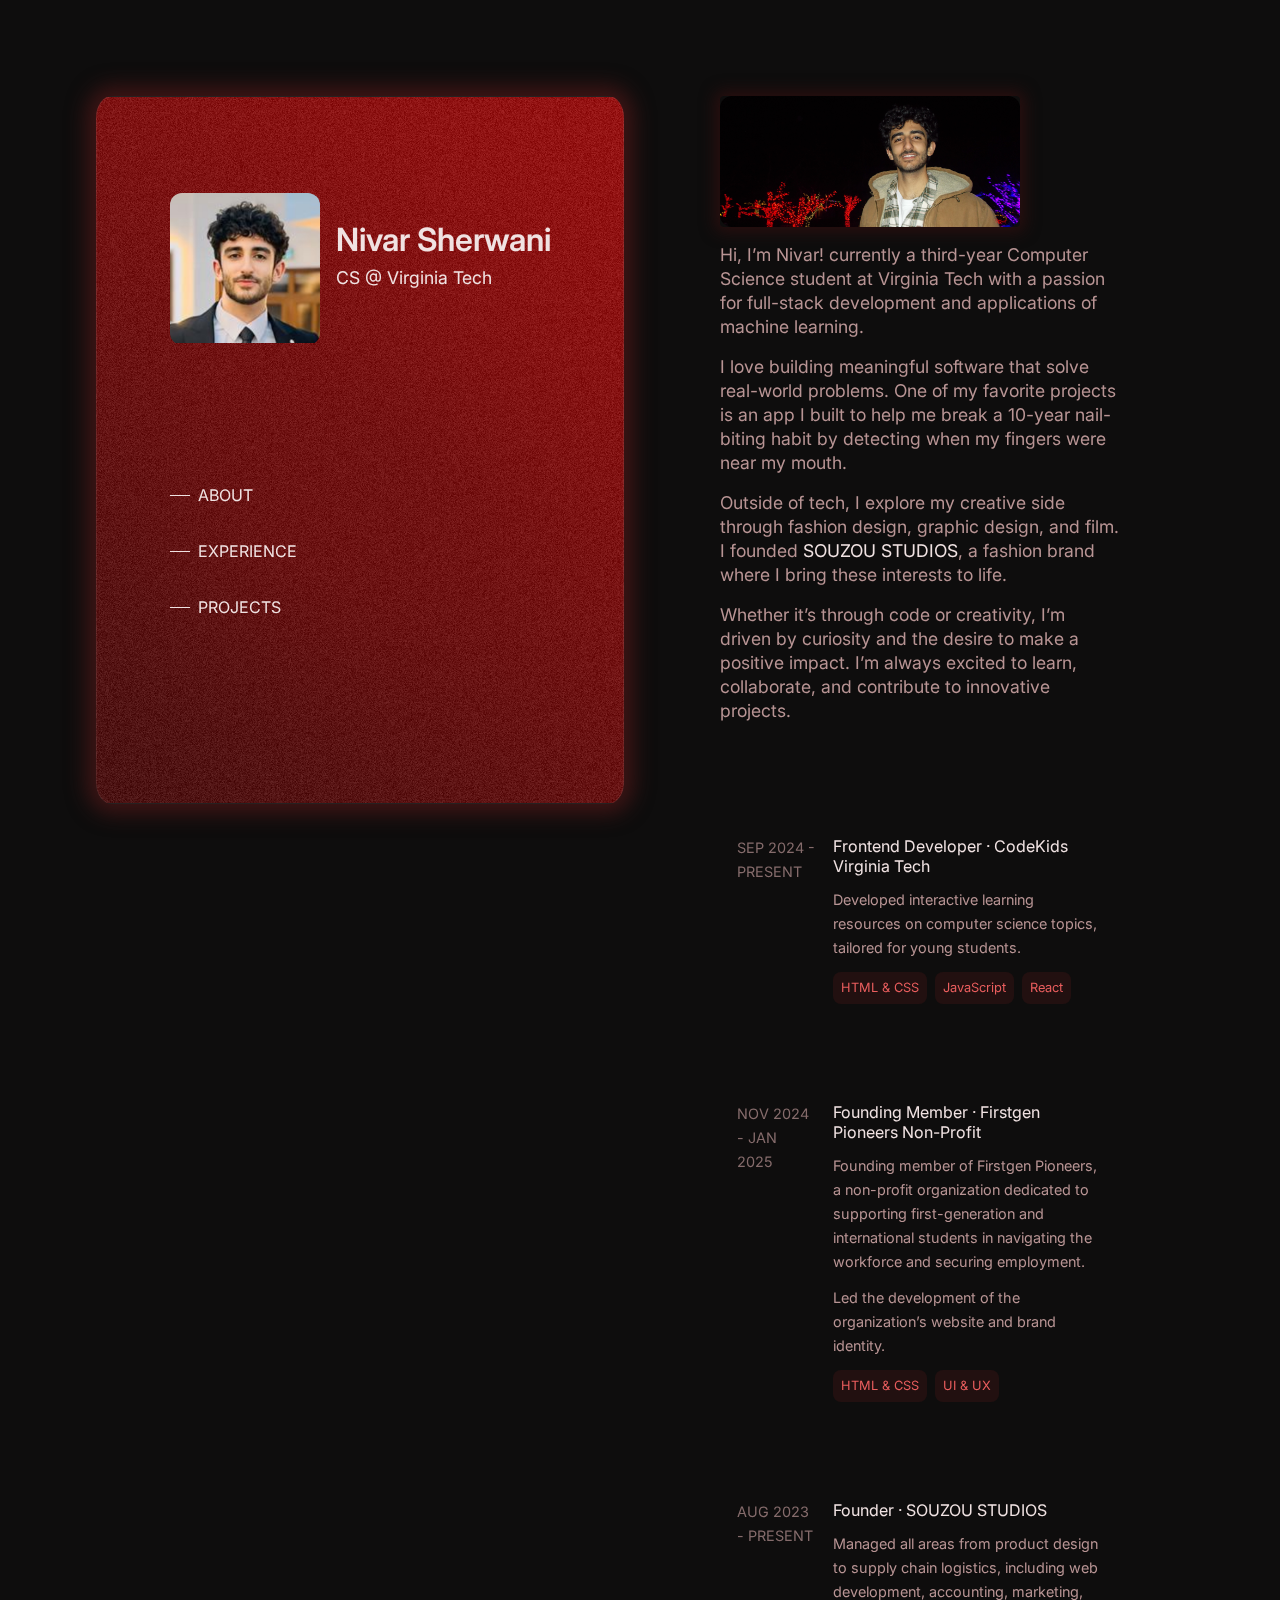
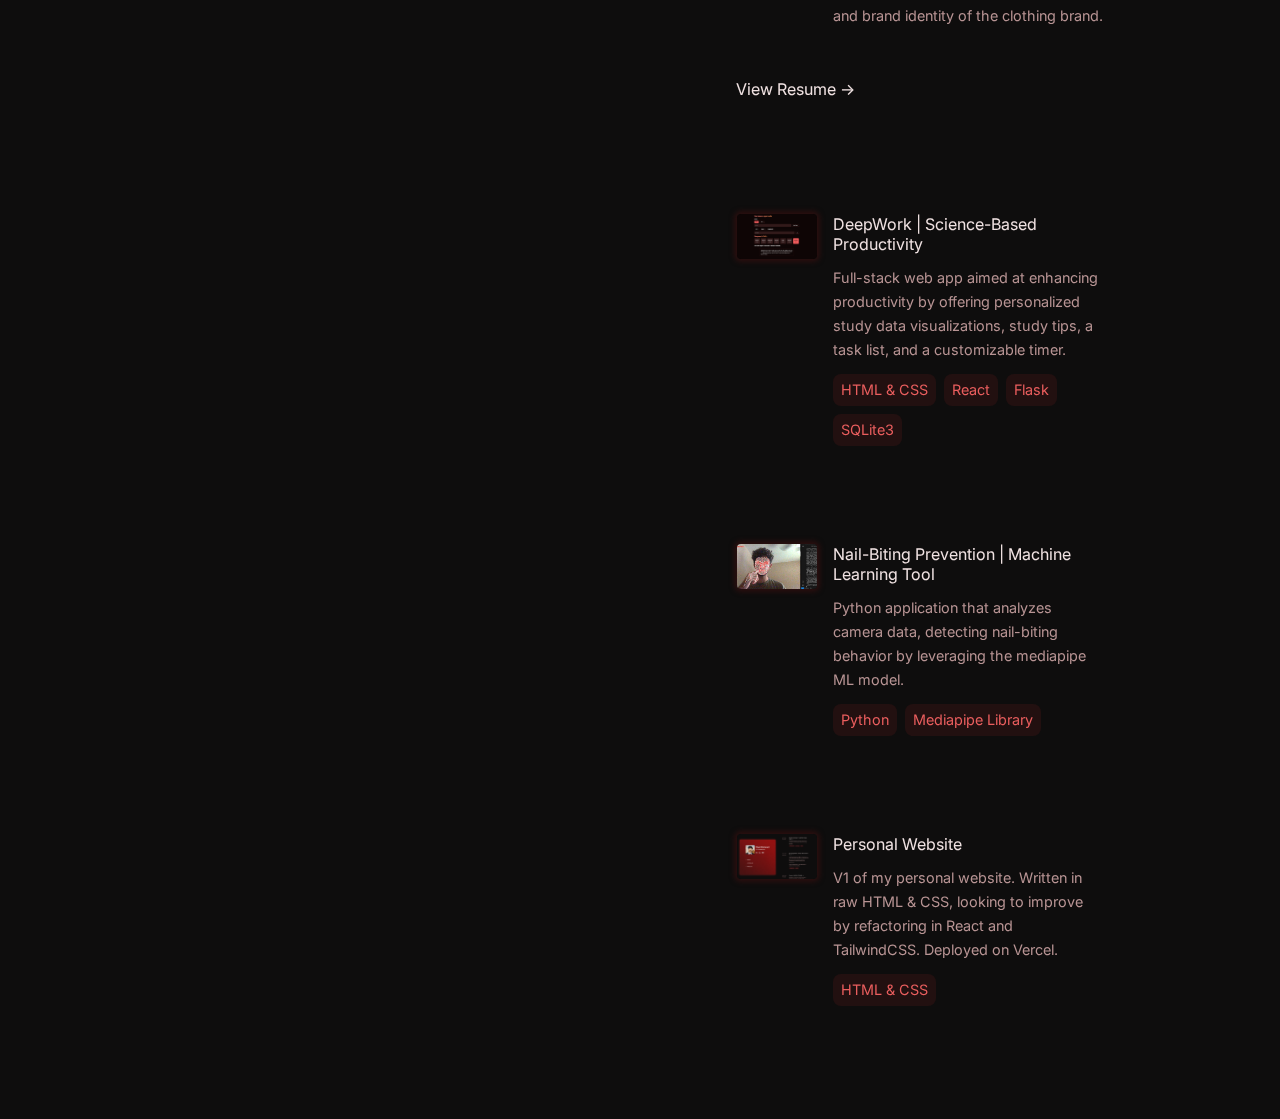
==== index.html @ 78b3f3ae "renamed to index.html" ====
<!DOCTYPE html>
<html lang="en">

<head>
    <meta charset="UTF-8">
    <meta name="viewport" content="width=device-width, initial-scale=1.0">
    <title>Nivar Web Portfolio</title>
    <link rel="stylesheet" href="styles_version.css" />

    <link rel="preconnect" href="https://fonts.googleapis.com">
    <link rel="preconnect" href="https://fonts.gstatic.com" crossorigin>
    <link href="https://fonts.googleapis.com/css2?family=Inter:wght@100..900&display=swap" rel="stylesheet">

    <link rel="stylesheet" href="https://cdnjs.cloudflare.com/ajax/libs/font-awesome/6.5.2/css/all.min.css"
        integrity="sha512-SnH5WK+bZxgPHs44uWIX+LLJAJ9/2PkPKZ5QiAj6Ta86w+fsb2TkcmfRyVX3pBnMFcV7oQPJkl9QevSCWr3W6A=="
        crossorigin="anonymous" referrerpolicy="no-referrer" />
</head>

<body id="top-of-page">
    <div class="underlay"></div>
    <header>
        <div class="profile-container">
            <div class="img-and-text">
                <div class="profile-image-container">
                    <img src="/public/pfp.jpg" alt="profile pic" />
                </div>
                <div class="profile-text">
                    <a href="/">
                        <h1>Nivar Sherwani</h1>
                    </a>
                    <h4>CS @ Virginia Tech</h4>
                    <div class="social-link-container">
                        <a class="social-link" href="https://www.linkedin.com/in/nivar-sherwani/" target="_blank">
                            <i class="fa-brands fa-linkedin-in"></i>
                        </a>
                        <a class="social-link" href="https://github.com/nivarSh" target="_blank">
                            <i class="fa-brands fa-github"></i>
                        </a>
                        <a class="social-link" href="mailto:nivarsherwani0@gmail.com" target="_blank">
                            <i class="fa-solid fa-envelope"></i>
                        </a>
                    </div>
                </div>
            </div>
            <nav>
                <a class="anchor-text" href="#top-of-page">
                    <div class="nav-line"></div>
                    <p>About</p>
                </a>
                <a class="anchor-text" href="#experience">
                    <div class="nav-line"></div>
                    <p>Experience</p>
                </a>
                <a class="anchor-text" href="#projects">
                    <div class="nav-line"></div>
                    <p>Projects</p>
                </a>
            </nav>
        </div>
    </header>
    <main>
        <section id="about">
            <div class="sticky-header">
                <h2 class="lightText">About</h2>
            </div>
            <div class="about-contents">
                <div class="about-image-container">
                    <img src="/public/about.jpg" alt="about pic" />
                </div>
                <p>Hi, I’m Nivar! currently a third-year Computer Science student at Virginia Tech with a passion for 
                    full-stack development and applications of machine learning. </p>
                    
                <p>
                    I love building meaningful software 
                    that solve real-world problems. One of my favorite projects is an app I built to help me break a 
                    10-year nail-biting habit by detecting when my fingers were near my mouth.
                </p>
                <p>Outside of tech, I explore my creative side through fashion design, graphic design, and film. I founded <a
                        target="_blank" class="anchor-text" href="https://www.netflix.com/title/80095241">SOUZOU STUDIOS</a>, 
                        a fashion brand where I bring these interests to life.
                </p>
                <p>Whether it’s through code or creativity, I’m driven by curiosity and the desire to make a positive impact.
                     I’m always excited to learn, collaborate, and contribute to innovative projects.
                </p>
            </div>
        </section>
        <section id="experience">
            <div class="sticky-header">
                <h2 class="lightText">Experience</h2>
            </div>
            <div class="experience-contents">
                <div class="experience-card">
                    <p class="tenure">SEP 2024 - present</p>
                    <div class="card-column">
                        <a class="card-header-link" href="https://www.codekids.cs.vt.edu.com" target="_blank">
                            <h3 class="anchor-text card-header">Frontend Developer · CodeKids Virginia Tech
                                <i class="fa-solid fa-arrow-right anchor-icon"></i>
                            </h3>
                        </a>
                        <p>Developed interactive learning resources on computer science topics, tailored for young students.</p>

                        <div class="tag-container">
                            <div class="tag">
                                <p>HTML & CSS</p>
                            </div>
                            <div class="tag">
                                <p>JavaScript</p>
                            </div>
                            <div class="tag">
                                <p>React</p>
                            </div>
                        </div>
                    </div>
                </div>
                <div class="experience-card">
                    <p class="tenure">NOV 2024 - JAN 2025</p>
                    <div class="card-column">
                        <a class="card-header-link" href="" target="_blank">
                            <h3 class="anchor-text card-header">Founding Member · Firstgen Pioneers Non-Profit <i
                                    class="fa-solid fa-arrow-right anchor-icon"></i></h3>
                        </a>
                        <p>Founding member of Firstgen Pioneers, a non-profit organization dedicated to supporting
                            first-generation and international students in navigating the workforce and securing employment.</p>
                        <p>Led the development of the organization’s website and brand identity.</p>

                        <div class="tag-container">
                            <div class="tag">
                                <p>HTML & CSS</p>
                            </div>
                            <div class="tag">
                                <p>UI & UX</p>
                            </div>
                        </div>
                    </div>
                </div>
                <div class="experience-card">
                    <p class="tenure">AUG 2023 - Present</p>
                    <div class="card-column">
                        <a class="card-header-link" href="https://souzoustudios.com/" target="_blank">
                            <h3 class="anchor-text card-header">Founder · SOUZOU STUDIOS<i
                                    class="fa-solid fa-arrow-right anchor-icon"></i></h3>
                        </a>
                        <p>Managed all areas from product design to supply chain logistics, including web development, accounting,
                            marketing, and brand identity of the clothing brand.</p>
                    </div>
                </div>
            </div>
            <!-- MODIFIED POST TUTORIAL -->
            <a href="public/resume.pdf" target="_blank" class="project-archive-link">
                <p>View Resume <span class="right-arrow">&rarr;</span></p>
            </a>
        </section>
        <section id="projects">
            <div class="sticky-header">
                <h2 class="lightText">Projects</h2>
            </div>
            <div class="project-contents">
                <div class="project-card">
                    <div class="project-image-container">
                        <img src="/public/proj1.png" alt="deepwork thumbnail" />
                    </div>
                    <div class="card-column">
                        <a href="https://github.com/nivarSh/DeepWork" target="_blank" class="card-header-link">
                            <h3 class="anchor-text card-header">DeepWork | Science-Based Productivity
                                <i class="fa-solid fa-arrow-right anchor-icon"></i>
                            </h3>
                        </a>
                        <p>Full-stack web app aimed at enhancing productivity by offering personalized study data
                            visualizations, study tips, a task list, and a customizable timer.</p>
                        <div class="tag-container">
                            <div class="tag">
                                <p>HTML & CSS</p>
                            </div>
                            <div class="tag">
                                <p>React</p>
                            </div>
                            <div class="tag">
                                <p>Flask</p>
                            </div>
                            <div class="tag">
                                <p>SQLite3</p>
                            </div>
                        </div>
                    </div>
                </div>
                <div class="project-card">
                    <div class="project-image-container">
                        <img src="/public/proj2.jpeg" alt="nail biting demo" />
                    </div>
                    <div class="card-column">
                        <a class="card-header-link" href="https://github.com/nivarSh/nail-biting" target="_blank">
                            <h3 class="anchor-text card-header">Nail-Biting Prevention | Machine Learning Tool <i
                                    class="fa-solid fa-arrow-right anchor-icon"></i></h3>
                        </a>
                        <p>Python application that analyzes camera data, detecting
                            nail-biting behavior by leveraging the mediapipe ML model.</p>
                        <div class="tag-container">
                            <div class="tag">
                                <p>Python</p>
                            </div>
                            <div class="tag">
                                <p>Mediapipe Library</p>
                            </div>
                        </div>
                    </div>
                </div>
                <div class="project-card">
                    <div class="project-image-container">
                        <img src="/public/proj3.png" alt="personal site" />
                    </div>
                    <div class="card-column">
                        <a class="card-header-link" href="https://github.com/nivarSh/html_css_portfolio" target="_blank">
                            <h3 class="anchor-text card-header">Personal Website<i
                                    class="fa-solid fa-arrow-right anchor-icon"></i></h3>
                        </a>
                        <p>V1 of my personal website. Written in raw HTML & CSS, looking to improve by refactoring in React and TailwindCSS. Deployed on Vercel.</p>
                        <div class="tag-container">
                            <div class="tag">
                                <p>HTML & CSS</p>
                            </div>
                        </div>
                    </div>
                </div>
            </div>
        </section>
    </main>
</body>

</html>
---- styles_version.css ----
:root {
  --color-accent: #ea5e5e;
  --background-accent: rgba(212, 45, 45, 0.1);
  --color-highlight: #f0e2e2;
}

html {
  scroll-behavior: smooth;
}

* {
  box-sizing: border-box;
  margin: 0;
  padding: 0;
  /* font-family: Helvetica; */
  font-family: "Inter", sans-serif;
}

body {
  background: #0e0d0d;
  color: #b89494;
  display: grid;
  grid-template-columns: repeat(1, minmax(0, 1fr));
  gap: 2rem;
}

p {
  line-height: 1.5rem;
}

p::selection,
h1::selection,
h2::selection,
h3::selection,
h4::selection,
h5::selection,
h6::selection,
a::selection {
  background: var(--color-accent);
  color: #2a0f0f;
}

.underlay {
  position: fixed;
  background: #541717;
  inset: 0;
  opacity: 0;
}

header,
main,
footer {
  position: relative;
  z-index: 10;
}

header {
  display: flex;
  gap: 1rem;
  width: 100%;
  padding: 2rem;
  /* justify-content: center; */
  border: 1px solid #b8949426;

  background-image: url('/public/headerbg3.png');
  background-size: cover;         /* Makes the image cover the whole header */
  background-position: center;    /* Centers the image */
  background-repeat: no-repeat;   /* Prevents image from repeating */


  box-shadow: 0 0 20px 10px #3d1515;
}

.img-and-text {
  display: flex;
  gap: 1rem;
  align-items: center;
}

.profile-container {
  display: flex;
  flex-direction: column;
  gap: 0.25rem;
}

.profile-text {
  display: flex;
  flex-direction: column;
  gap: 0.5rem;
}

.profile-image-container {
  max-width: 100px;
  overflow: hidden;
  display: grid;
  place-items: center;
  aspect-ratio: 1 / 1;
  border-radius: 0.25rem;
  flex-shrink: 0;
}

.profile-image-container img {
  object-fit: cover;
  width: 100%;
  height: 100%;
  border-radius: 0.75rem;
}

header h1,
header h4,
.lightText {
  color: var(--color-highlight);
}

header a {
  text-decoration: none;
}

header h1 {
  font-weight: 600;
  font-size: 1.3rem;
}

header h4 {
  font-weight: 400;
  font-size: 0.8rem;
}

nav {
  display: none;
}

nav a {
  font-size: 0.9rem;
  display: flex;
  align-items: center;
  gap: 0.5rem;
}

nav a:hover .nav-line {
  background: var(--color-accent);
  width: 50px;
}

.nav-line {
  height: 1px;
  width: 20px;
  background: var(--color-highlight);
  transition-duration: 200ms;
}

.social-link-container {
  display: flex;
  align-items: center;
  gap: 1rem;
  flex: 1;
}

.social-link {
  font-size: 1.4rem;
  color: inherit;
  text-decoration: none;
  transition-duration: 200ms;
}

.social-link:hover {
  color: var(--color-highlight);
}

main {
  display: flex;
  flex-direction: column;
  gap: 6rem;
  padding: 0rem 2rem;
}

section {
  display: flex;
  flex-direction: column;
  gap: 2rem;
}

section h2 {
  text-transform: uppercase;
  font-size: 1rem;
  font-weight: 500;
}

.sticky-header {
  position: sticky;
  top: 0;
  padding: 1rem 0;
}

.sticky-header h2 {
  position: relative;
  z-index: 2;
}

.sticky-header::before {
  content: "";
  position: absolute;
  inset: 0;
  background: #0e0d0d;
  backdrop-filter: blur(5px);
  opacity: 0.7;
}

.about-contents {
  display: flex;
  flex-direction: column;
  gap: 1rem;
}

.about-contents p {
  font-size: 1.1rem;
}

.about-image-container {
  max-width: 300px;
  overflow: hidden;
  display: flex;
  aspect-ratio: 16 / 7;
  justify-content: center;
  border-radius: 0.25rem;
  flex-shrink: 0;
  box-shadow: 0 0 15px 5px #2a0f0f;
}

.about-image-container img {
  object-fit: cover;
  width: 100%;
  height: 100%;
  border-radius: 0.75rem;
}

.anchor-text {
  color: var(--color-highlight);
  text-decoration: none;
  transition-duration: 200ms;
}

.anchor-text:hover {
  color: var(--color-accent);
}

.experience-contents,
.project-contents {
  display: flex;
  flex-direction: column;
  gap: 4rem;
}

.experience-card,
.project-card {
  display: grid;
  grid-template-columns: repeat(1, minmax(0, 1fr));
}

.experience-card {
  gap: 0.5rem 1rem;
}

.project-card {
  gap: 1rem 1rem;
}

.card-column {
  display: flex;
  flex-direction: column;
  gap: 0.75rem;
}

.card-header-link {
  text-decoration: none;
}

.tenure {
  opacity: 0.7;
  text-transform: uppercase;
  font-size: 0.8rem;
}

.experience-card p {
  font-size: 0.9rem;
}

.card-header {
  font-weight: 400;
  font-size: 1rem;
}

.anchor-icon {
  padding-left: 0.5rem;
}

.tag-container {
  display: flex;
  flex-wrap: wrap;
  gap: 0.5rem;
  color: var(--color-accent);
}

.tag {
  border-radius: 0.5rem;
  padding: 0.25rem 0.5rem;
  background: var(--background-accent);
}

.tag p {
  font-size: 0.8rem;
}

.project-image-container {
  max-width: 200px;
  overflow: hidden;
  display: grid;
  place-items: center;
  aspect-ratio: 16 / 9;
  order: 2;
  border-radius: 0.25rem;
  box-shadow: 0 0 5px 3px #2a0f0f;
}

.project-image-container img {
  object-fit: cover;
  width: 100%;
  height: 100%;
}

.project-card p {
  font-size: 0.9rem;
}

.project-stat-link {
  display: flex;
  align-items: center;
  gap: 0.5rem;
  font-size: 0.8rem;
}

.project-archive-link {
  position: relative;
  color: var(--color-highlight);
  text-decoration: none;
  transition-duration: 200ms;
  margin-right: auto;
}

.project-archive-link span {
  transition-duration: 200ms;
}

.project-archive-link:hover span {
  padding-left: 0.5rem;
}

.project-archive-link::after {
  content: "";
  position: absolute;
  left: 0;
  width: 100%;
  height: 1.5px;
  bottom: 0;
  background: transparent;
  transition-duration: 200ms;
}

.project-archive-link:hover::after {
  background: var(--color-accent);
}

footer {
  display: flex;
  flex-direction: column;
  gap: 2rem;
  padding: 2rem 0rem;
  justify-content: space-between;
  align-items: flex-start;
}

footer p {
  font-size: 0.9rem;
}

.scroll-to-top {
  text-decoration: none;
  color: var(--color-accent);
  background: var(--background-accent);
  padding: 0 0.75rem;
  aspect-ratio: 1/1;
  display: grid;
  place-items: center;
  border-radius: 100%;
  overflow: hidden;
  transition-duration: 200ms;
}

.scroll-to-top:hover {
  opacity: 0.6;
}

/* MEDIUM SCREEN BREAKPOINT */
@media (min-width: 640px) {
  header {
    padding: 3rem 4rem;
  }

  .profile-image-container {
    max-width: 150px;
    overflow: hidden;
    display: grid;
    place-items: center;
    aspect-ratio: 1 / 1;
    border-radius: 0.25rem;
    flex-shrink: 0;
  }
  
  .profile-image-container img {
    object-fit: cover;
    width: 100%;
    height: 100%;
    border-radius: 0.75rem;
  }

  main {
    padding: 0rem 4rem;
  }

  .project-card,
  .experience-card {
    grid-template-columns: repeat(4, minmax(0, 1fr));
  }

  .card-column {
    grid-column: span 3 / span 3;
  }

  .project-image-container {
    order: 0;
  }

  header {
    max-width: unset;
  }

  header h1 {
    font-size: 2rem;
  }

  header h4 {
    font-size: 1.3rem;
  }

  header p {
    max-width: 300px;
  }

  .social-link-container {
    gap: 1.5rem;
  }

  .social-link-container i {
    font-size: 2rem;
  }
}

/* LARGE SCREEN BREAKPOINT */
@media (min-width: 1024px) {
  body {
    grid-template-columns: repeat(2, minmax(0, 1fr));
    gap: 2rem;
    padding: 6rem;
    padding-top: 0;
  }

  header {
    position: sticky;
    top: 96px;
    margin-left: auto;
    height: fit-content;
    padding: 3rem;
    justify-content: center;
    min-height: calc(100vh - 192px); /* 96px top + 96px bottom */
    border-radius: 3%;
    border: 1px solid #b8949426;
    /* background: rgba(212, 45, 45, 0.5); */

    /* background: rgb(62,20,20);
    background: linear-gradient(90deg, rgba(62,20,20,1) 27%, rgba(149,11,11,1) 76%); */

    background-image: url('/public/headerbg3.png');
    background-size: cover;         /* Makes the image cover the whole header */
    background-position: center;    /* Centers the image */
    background-repeat: no-repeat;   /* Prevents image from repeating */
  

    box-shadow: 0 0 20px 10px #3d1515;
  }

  .img-and-text {
    width: 100%;
    flex-wrap: nowrap; /* Keep items on one line */
  }
  
  .profile-image-container {
    flex-shrink: 1; /* Allow image to shrink */
    min-width: 80px; /* Set a minimum width so it doesn't get too small */
    width: auto; /* Let width be determined by available space */
    max-width: 150px; /* Limit maximum width */
  }
  
  .profile-text {
    flex: 1; /* Let text take available space */
    min-width: 0; /* Allow text container to be smaller than content */
    overflow:visible; /* Hide overflow */
  }

  header h1 {
    font-size: 2rem;
  }

  header h4 {
    font-size: 1.1rem;
  }

  header p { 
    font-size: 1.5rem;
    text-transform: uppercase;
    font-weight: 400;
    max-width: 300px;
  }

  nav {
    padding: 5rem 0;
    display: flex;
    flex-direction: column;
    gap: 2rem;
    flex: 1;
    justify-content: center;
  }

  nav a {
    font-size: 1rem;
  }

   nav .anchor-text p {
    font-size: 1rem;
  }

  .social-link-container {
    margin-top: 20px;
    gap: 1.5rem;
  }

  .social-link-container i {
    font-size: 2rem;
  }

  header,
  main {
    padding-top: 6rem;
    max-width: 700px;
    width: 100%;
  }

  main {
    margin-right: auto;
  }

  .sticky-header {
    display: none;
  }

  .project-card,
  .experience-card {
    padding: 1rem;
    border-radius: 0.5rem;
    border: 1px solid transparent;
    transition-duration: 200ms;
  }

  .project-card:hover,
  .experience-card:hover {
    background: #411b1b;
    border: 1px solid #b8949426;
    box-shadow: 0 0 20px 3px #2a0f0f;
  }

  .project-archive-link,
  .resume-link {
    padding-left: 1rem;
  }

  footer {
    grid-column: span 2 / span 2;
    flex-direction: row;
    max-width: 1400px;
    margin: 0 auto;
    width: 100%;
  }
}
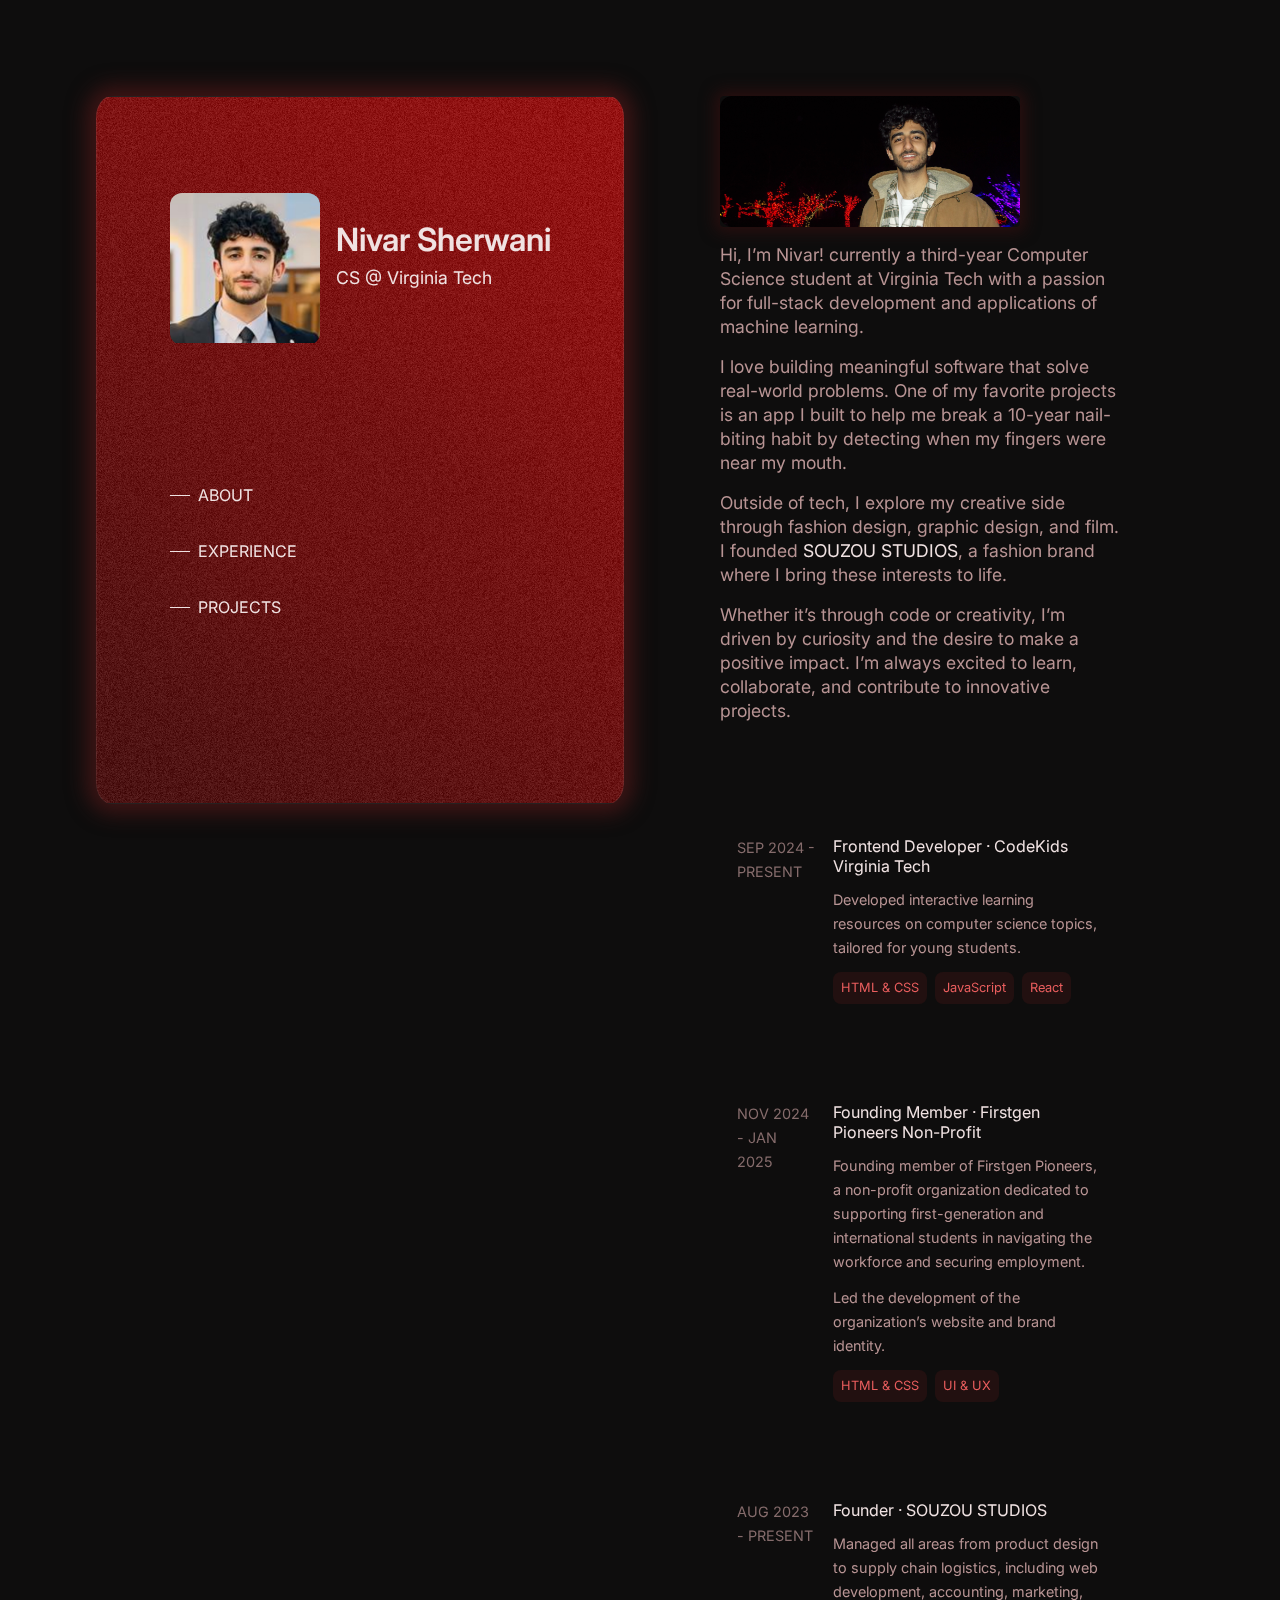
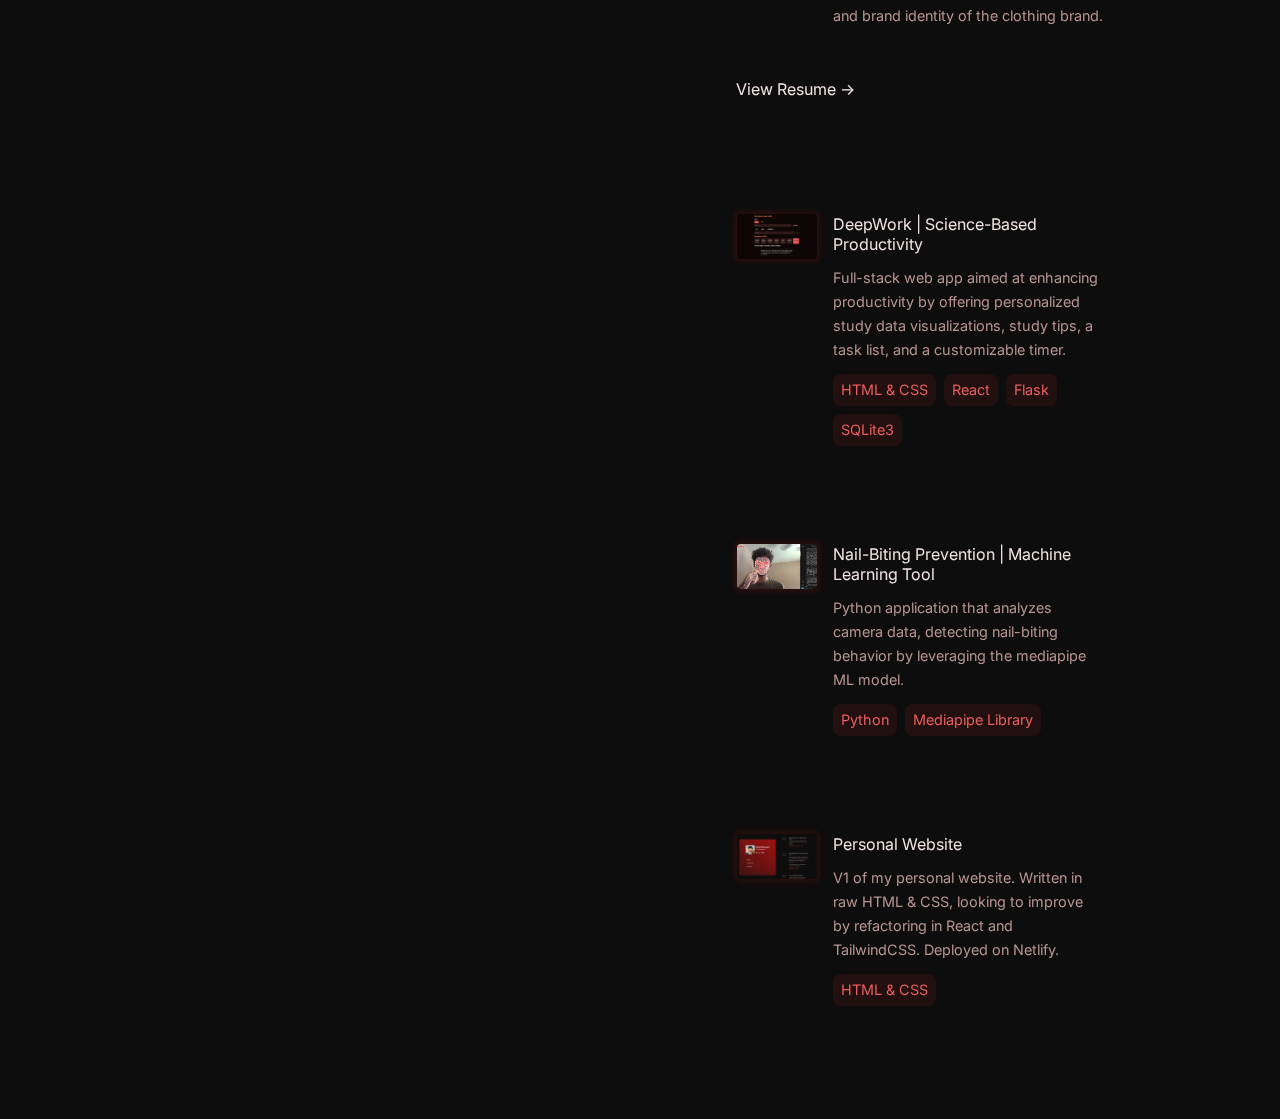
==== commit 0c1ced0f: "changed hosting to netlify" ====
--- a/index.html
+++ b/index.html
@@ -76,7 +76,7 @@
                     10-year nail-biting habit by detecting when my fingers were near my mouth.
                 </p>
                 <p>Outside of tech, I explore my creative side through fashion design, graphic design, and film. I founded <a
-                        target="_blank" class="anchor-text" href="https://www.netflix.com/title/80095241">SOUZOU STUDIOS</a>, 
+                        target="_blank" class="anchor-text" href="https://souzoustudios.com/">SOUZOU STUDIOS</a>, 
                         a fashion brand where I bring these interests to life.
                 </p>
                 <p>Whether it’s through code or creativity, I’m driven by curiosity and the desire to make a positive impact.
@@ -92,7 +92,7 @@
                 <div class="experience-card">
                     <p class="tenure">SEP 2024 - present</p>
                     <div class="card-column">
-                        <a class="card-header-link" href="https://www.codekids.cs.vt.edu.com" target="_blank">
+                        <a class="card-header-link" href="https://codekids.cs.vt.edu/" target="_blank">
                             <h3 class="anchor-text card-header">Frontend Developer · CodeKids Virginia Tech
                                 <i class="fa-solid fa-arrow-right anchor-icon"></i>
                             </h3>
@@ -102,7 +102,7 @@
                         <div class="tag-container">
                             <div class="tag">
                                 <p>HTML & CSS</p>
-                            </div>
+                            </div> 
                             <div class="tag">
                                 <p>JavaScript</p>
                             </div>
@@ -213,7 +213,7 @@
                             <h3 class="anchor-text card-header">Personal Website<i
                                     class="fa-solid fa-arrow-right anchor-icon"></i></h3>
                         </a>
-                        <p>V1 of my personal website. Written in raw HTML & CSS, looking to improve by refactoring in React and TailwindCSS. Deployed on Vercel.</p>
+                        <p>V1 of my personal website. Written in raw HTML & CSS, looking to improve by refactoring in React and TailwindCSS. Deployed on Netlify.</p>
                         <div class="tag-container">
                             <div class="tag">
                                 <p>HTML & CSS</p>
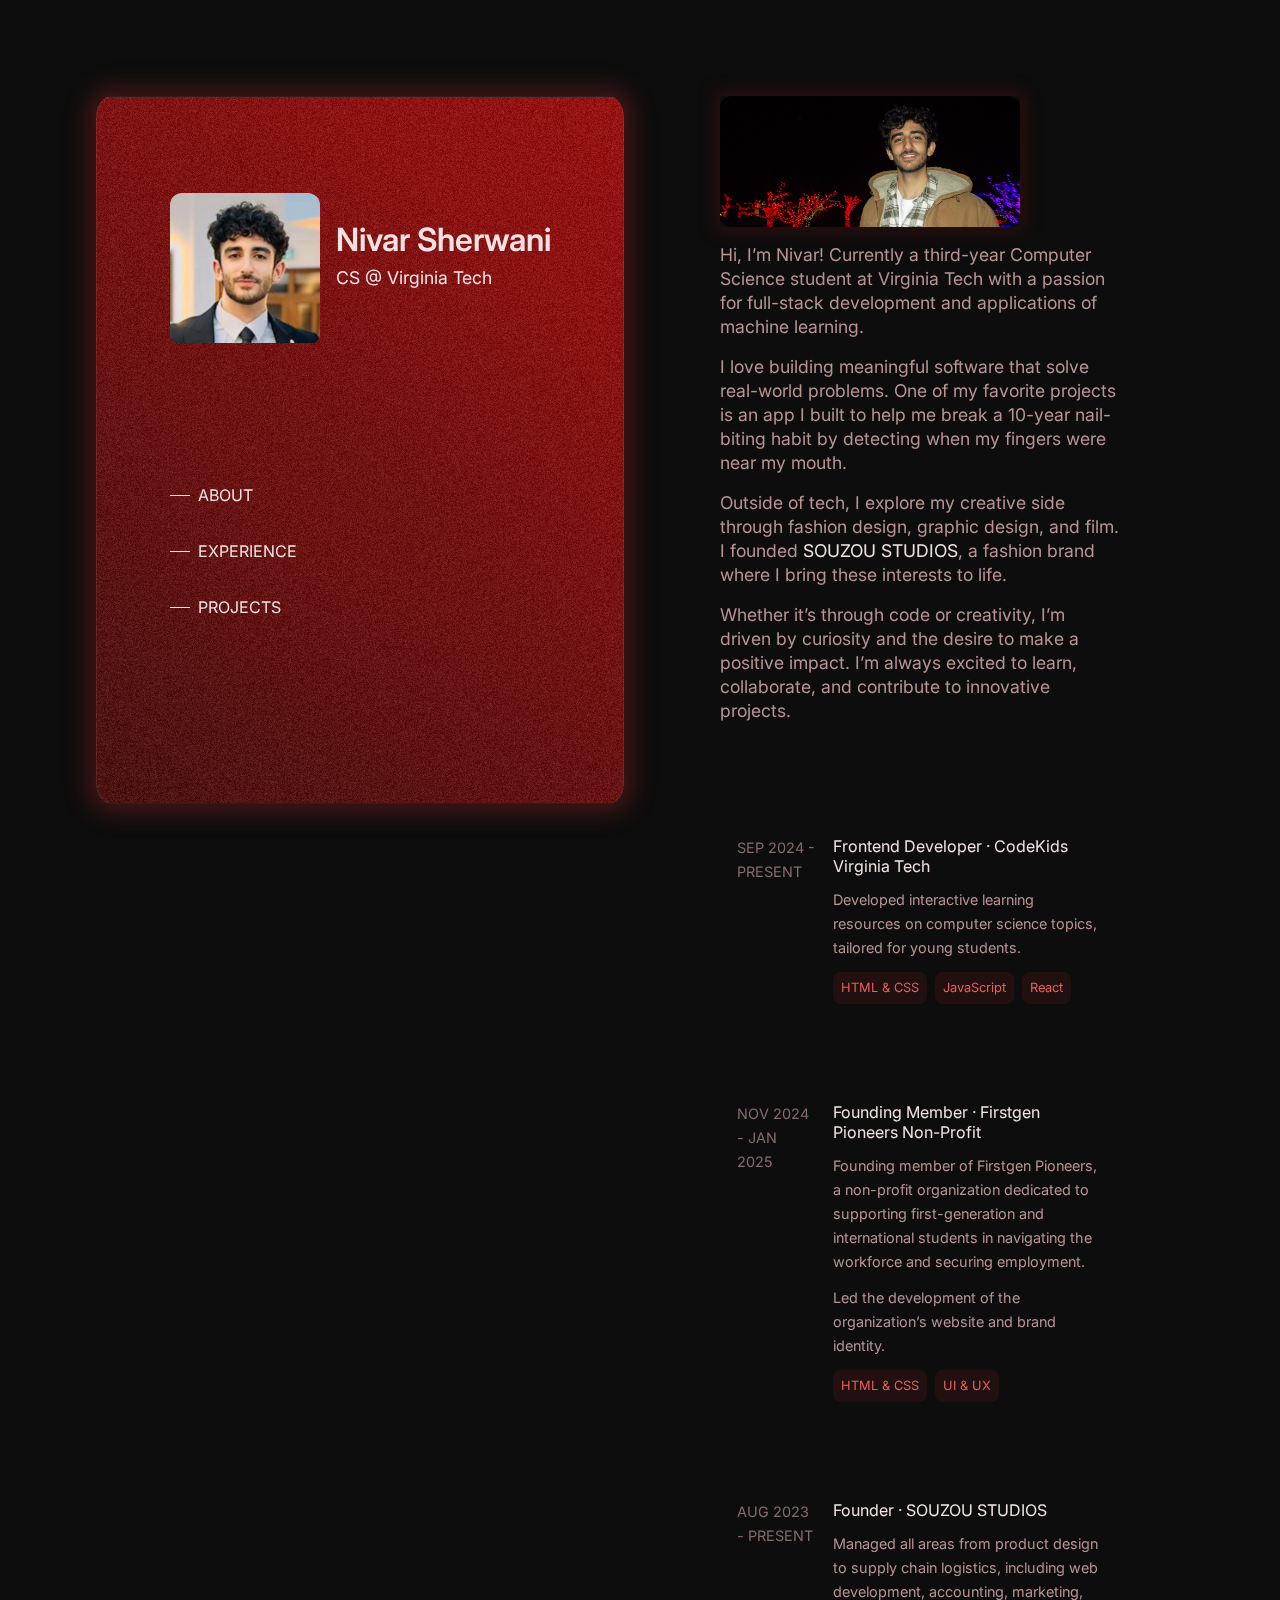
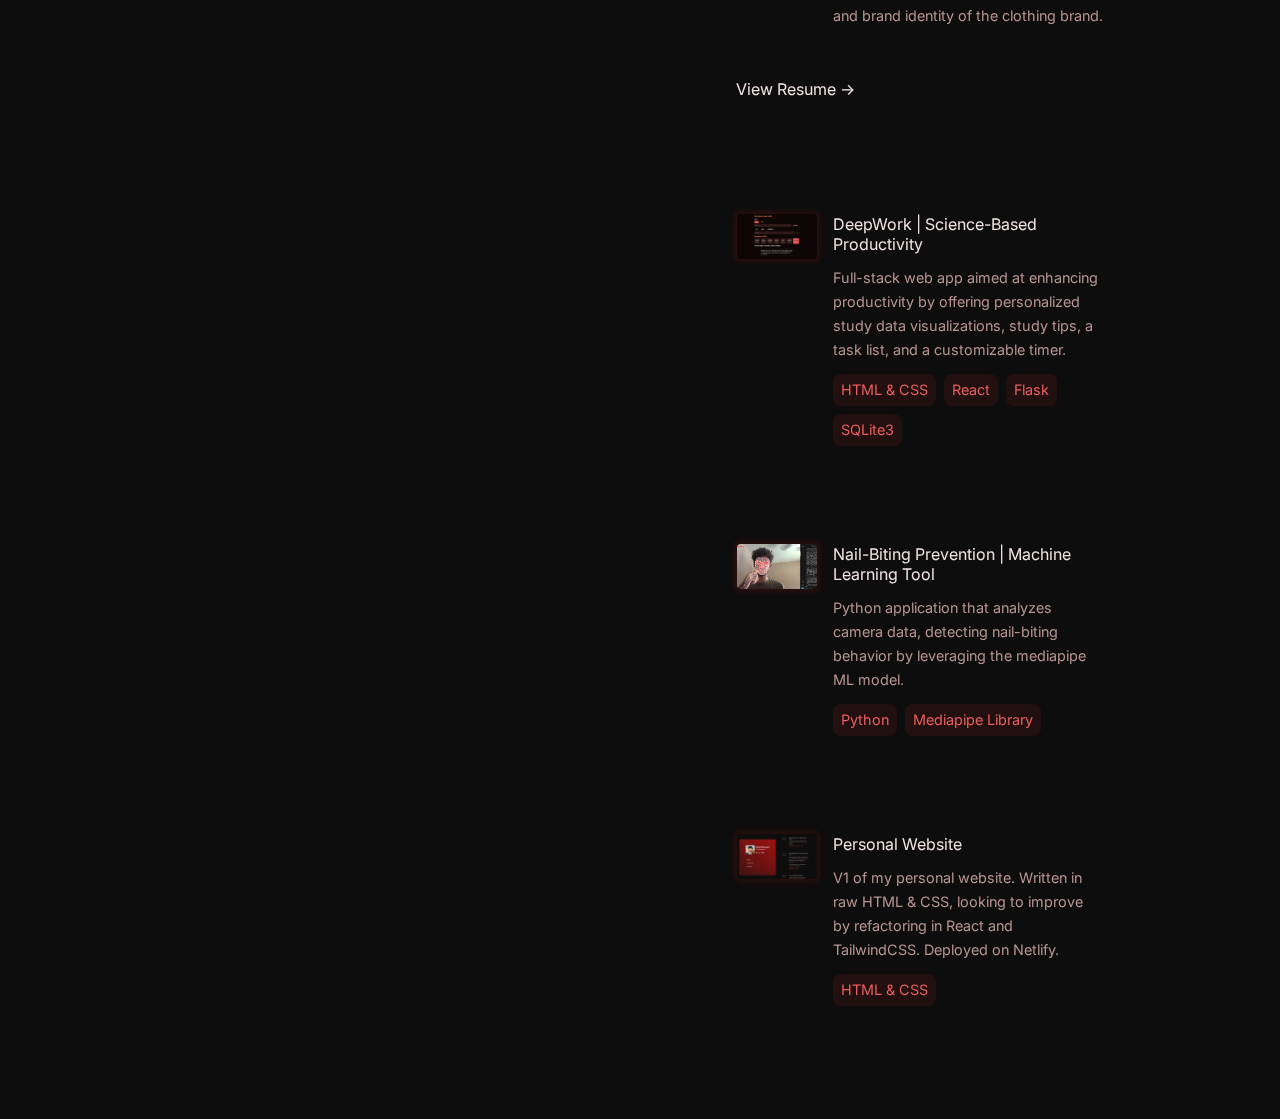
==== commit 703ff24c: "fixed typo" ====
--- a/index.html
+++ b/index.html
@@ -67,7 +67,7 @@
                 <div class="about-image-container">
                     <img src="/public/about.jpg" alt="about pic" />
                 </div>
-                <p>Hi, I’m Nivar! currently a third-year Computer Science student at Virginia Tech with a passion for 
+                <p>Hi, I’m Nivar! Currently a third-year Computer Science student at Virginia Tech with a passion for 
                     full-stack development and applications of machine learning. </p>
                     
                 <p>
